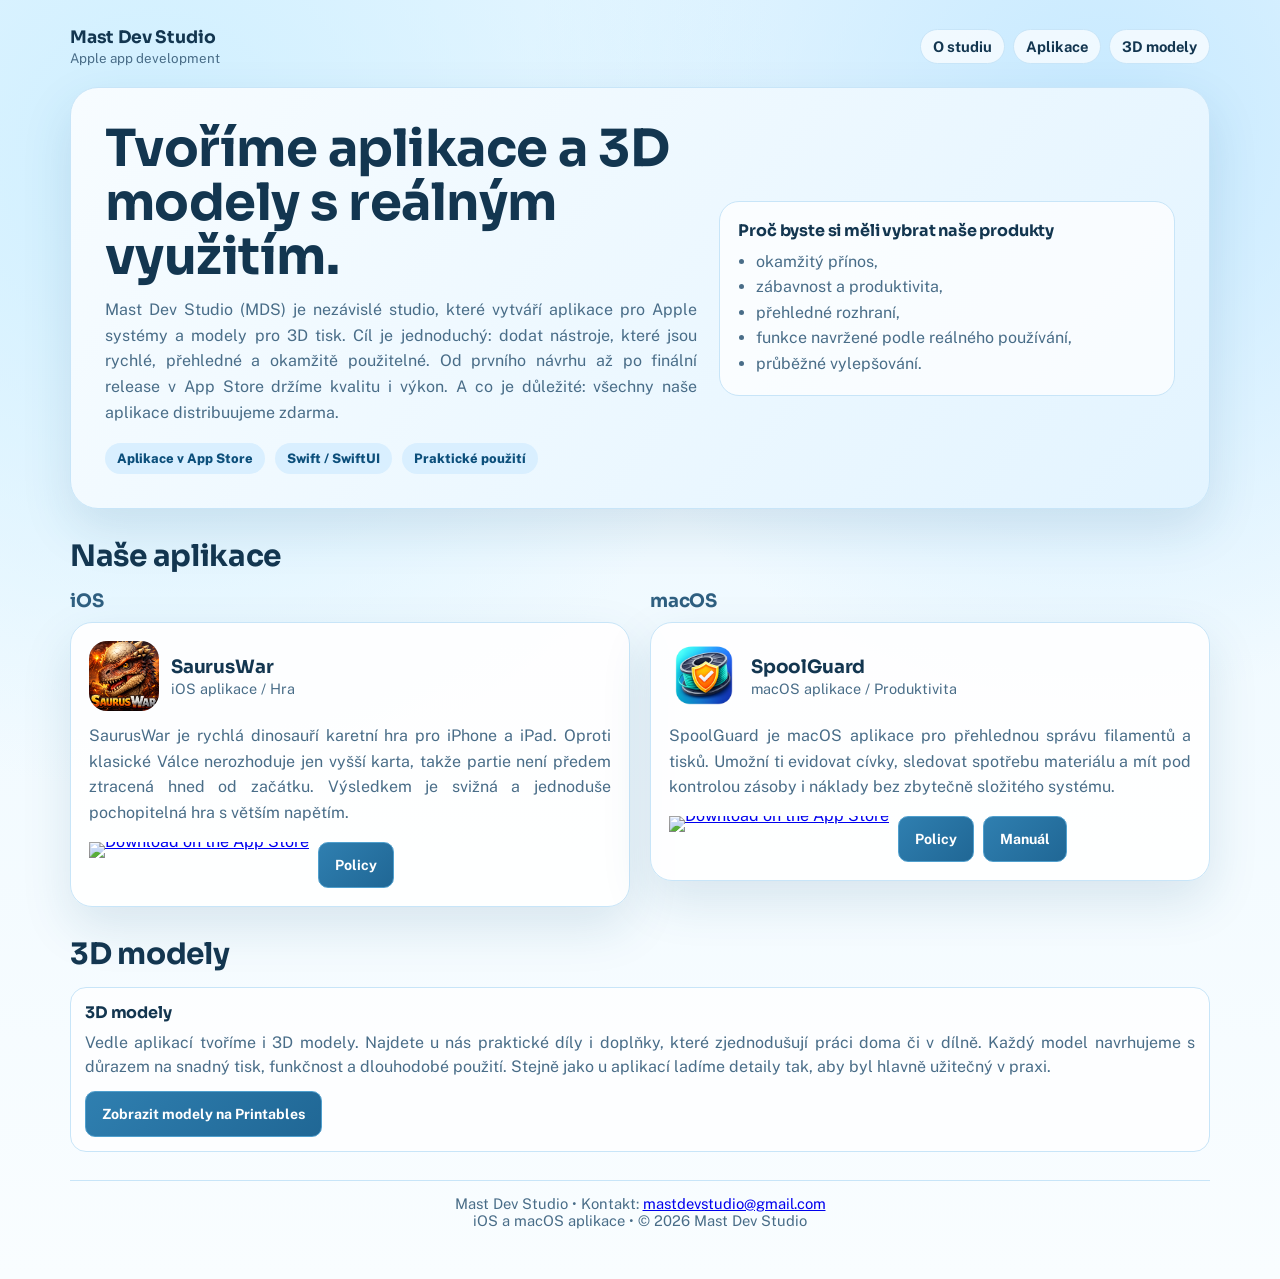
==== index.html @ ff59ef94 "Add files via upload" ====
<!doctype html>
<html lang="cs">
<head>
  <meta charset="utf-8">
  <meta name="viewport" content="width=device-width, initial-scale=1">
  <title>Mast Dev Studio | Aplikace a 3D modely pro Apple</title>
  <meta name="description" content="Mast Dev Studio přináší zdarma aplikace pro iOS a macOS i praktické 3D modely pro každodenní použití.">
  <link rel="preconnect" href="https://fonts.googleapis.com">
  <link rel="preconnect" href="https://fonts.gstatic.com" crossorigin>
  <link href="https://fonts.googleapis.com/css2?family=Public+Sans:wght@400;600;700;800&family=Sora:wght@500;700;800&display=swap" rel="stylesheet">
  <link rel="stylesheet" href="styles.css">
</head>
<body>
  <main class="page">
    <header class="topbar">
      <div class="brand">
        <div>
          <strong>Mast Dev Studio</strong>
          <small>Apple app development</small>
        </div>
      </div>
      <nav class="menu">
        <a href="#o-studiu">O studiu</a>
        <a href="#aplikace">Aplikace</a>
        <a href="#modely">3D modely</a>
      </nav>
    </header>

    <section id="o-studiu" class="hero">
      <div>
        <h1>Tvoříme aplikace a 3D modely s reálným využitím.</h1>
        <p>
          Mast Dev Studio (MDS) je nezávislé studio, které vytváří aplikace pro Apple systémy a modely pro 3D tisk.
          Cíl je jednoduchý: dodat nástroje, které jsou rychlé, přehledné a okamžitě použitelné.
          Od prvního návrhu až po finální release v App Store držíme kvalitu i výkon.
          A co je důležité: všechny naše aplikace distribuujeme zdarma.
        </p>
        <div class="badges">
          <span>Aplikace v App Store</span>
          <span>Swift / SwiftUI</span>
          <span>Praktické použití</span>
        </div>
      </div>
      <aside class="hero-card">
        <h2>Proč byste si měli vybrat naše produkty</h2>
        <ul>
          <li>okamžitý přínos,</li>
          <li>zábavnost a produktivita,</li>
          <li>přehledné rozhraní,</li>
          <li>funkce navržené podle reálného používání,</li>
          <li>průběžné vylepšování.</li>
        </ul>
      </aside>
    </section>

    <section id="aplikace" class="section">
      <h2>Naše aplikace</h2>
      <div class="platform-groups">
        <div class="platform-group">
          <h3 class="platform-group-title">iOS</h3>
          <div class="apps">
            <article class="app">
              <div class="app-head">
                <span class="app-icon">
                  <img src="assets/sauruswar-icon.png" alt="SaurusWar logo">
                </span>
                <div>
                  <h3>SaurusWar</h3>
                  <div class="platform">iOS aplikace / Hra</div>
                </div>
              </div>
              <p>
                SaurusWar je rychlá dinosauří karetní hra pro iPhone a iPad. Oproti klasické Válce nerozhoduje jen vyšší karta, takže 		partie není předem ztracená hned od začátku. Výsledkem je svižná a jednoduše pochopitelná hra s větším napětím.
              </p>
              <div class="actions">
                <a class="appstore-badge appstore-link" href="https://apps.apple.com/app/sauruswar/id6760842973" target="_blank" rel="noopener noreferrer" aria-label="Stáhnout SaurusWar v App Store">
                  <img src="https://tools.applemediaservices.com/api/badges/download-on-the-app-store/black/cs-cz?size=250x83" alt="Download on the App Store">
                </a>
                <a class="btn store-link" href="privacy-sauruswar.html">Policy</a>
              </div>
            </article>
          </div>
        </div>

        <div class="platform-group">
          <h3 class="platform-group-title">macOS</h3>
          <div class="apps">
            <article class="app">
              <div class="app-head">
                <span class="app-icon">
                  <img class="spoolguard-icon-inner" src="assets/spoolguard-icon.png" alt="SpoolGuard logo">
                </span>
                <div>
                  <h3>SpoolGuard</h3>
                  <div class="platform">macOS aplikace / Produktivita</div>
                </div>
              </div>
              <p>
                SpoolGuard je macOS aplikace pro přehlednou správu filamentů a tisků. Umožní ti evidovat cívky, sledovat spotřebu 		materiálu a mít pod kontrolou zásoby i náklady bez zbytečně složitého systému.
              </p>
              <div class="actions">
                <a class="appstore-badge appstore-link" href="https://apps.apple.com/app/spoolguard/id6760845673" target="_blank" rel="noopener noreferrer" aria-label="Stáhnout SpoolGuard v App Store">
                  <img src="https://tools.applemediaservices.com/api/badges/download-on-the-app-store/black/cs-cz?size=250x83" alt="Download on the App Store">
                </a>
                <a class="btn store-link" href="privacy-spoolguard.html">Policy</a>
                <a class="btn store-link" href="manuals/SpoolGuard-Manual.pdf" target="_blank" rel="noopener noreferrer">Manuál</a>
              </div>
            </article>
          </div>
        </div>
      </div>
    </section>

    <section id="modely" class="section">
      <h2>3D modely</h2>
      <div class="grid">
        <article class="card">
          <h3>3D modely</h3>
          <p>
            Vedle aplikací tvoříme i 3D modely.
            Najdete u nás praktické díly i doplňky, které zjednodušují práci
            doma či v dílně.
            Každý model navrhujeme s důrazem na snadný tisk, funkčnost a dlouhodobé použití.
            Stejně jako u aplikací ladíme detaily tak, aby byl hlavně užitečný v praxi.
          </p>
          <div class="actions actions-top">
            <a class="btn store-link" href="https://www.printables.com/@MartinStanek_3127100/models" target="_blank" rel="noopener noreferrer">Zobrazit modely na Printables</a>
          </div>
        </article>
      </div>
    </section>

    <footer>
      Mast Dev Studio • Kontakt: <a href="mailto:mastdevstudio@gmail.com">mastdevstudio@gmail.com</a><br>
      iOS a macOS aplikace • © 2026 Mast Dev Studio
    </footer>
  </main>
</body>
</html>
---- styles.css ----
:root {
  --bg: #eef8ff;
  --bg-soft: #f7fcff;
  --card: rgba(255, 255, 255, 0.9);
  --text: #133650;
  --muted: #496d88;
  --line: #c8e5f8;
  --primary: #0f7fc8;
  --primary-dark: #0a629b;
  --chip: #d9efff;
  --shadow: 0 20px 50px rgba(20, 84, 126, 0.13);
}

* {
  box-sizing: border-box;
}

html,
body {
  margin: 0;
  padding: 0;
}

body {
  font-family: "Public Sans", "Segoe UI", sans-serif;
  color: var(--text);
  background:
    radial-gradient(circle at 12% 12%, #cfefff 0%, transparent 40%),
    radial-gradient(circle at 86% 10%, #c6e9ff 0%, transparent 36%),
    linear-gradient(180deg, #e9f7ff 0%, #f9fdff 100%);
  min-height: 100vh;
}

h1,
h2,
h3,
.brand strong {
  font-family: "Sora", "Public Sans", sans-serif;
  letter-spacing: -0.01em;
}

.page {
  width: min(1140px, 92%);
  margin: 0 auto;
  padding: 26px 0 50px;
}

.topbar {
  display: flex;
  justify-content: space-between;
  align-items: center;
  gap: 20px;
  margin-bottom: 20px;
}

.brand {
  display: flex;
  align-items: center;
  gap: 12px;
}

.brand strong {
  display: block;
  font-size: 1.08rem;
}

.brand small {
  color: var(--muted);
}

.menu {
  display: flex;
  gap: 8px;
  flex-wrap: wrap;
}

.menu a {
  text-decoration: none;
  color: var(--text);
  background: #ffffffb3;
  border: 1px solid var(--line);
  border-radius: 999px;
  padding: 8px 12px;
  font-weight: 700;
  font-size: 0.92rem;
}

.hero {
  background: linear-gradient(130deg, #f7fcff 0%, #e3f4ff 100%);
  border: 1px solid var(--line);
  border-radius: 28px;
  padding: 34px;
  box-shadow: var(--shadow);
  display: grid;
  grid-template-columns: 1.3fr 1fr;
  gap: 22px;
  align-items: center;
}

.hero h1 {
  margin: 0;
  font-size: clamp(2rem, 4vw, 3.4rem);
  line-height: 1.05;
}

.hero p {
  color: var(--muted);
  max-width: 60ch;
  margin: 14px 0 0;
  line-height: 1.6;
  text-align: justify;
  text-justify: inter-word;
}

.badges {
  margin-top: 18px;
  display: flex;
  gap: 10px;
  flex-wrap: wrap;
}

.badges span {
  background: var(--chip);
  color: #0c4f7b;
  border-radius: 999px;
  padding: 8px 12px;
  font-size: 0.82rem;
  font-weight: 800;
}

.hero-card {
  background: rgba(255, 255, 255, 0.74);
  border: 1px solid var(--line);
  border-radius: 20px;
  padding: 18px;
}

.hero-card h2 {
  margin: 0 0 8px;
  font-size: 1rem;
}

.hero-card ul {
  margin: 0;
  padding-left: 18px;
  color: var(--muted);
  line-height: 1.6;
  text-align: justify;
  text-justify: inter-word;
}

.section {
  margin-top: 28px;
}

.section h2 {
  margin: 0 0 14px;
  font-size: clamp(1.35rem, 2.4vw, 1.85rem);
}

.apps {
  display: grid;
  gap: 16px;
  grid-template-columns: 1fr;
}

.platform-groups {
  display: grid;
  gap: 20px;
  grid-template-columns: repeat(auto-fit, minmax(280px, 1fr));
}

.platform-group-title {
  margin: 0 0 10px;
  font-size: 1.15rem;
  color: #2f5f80;
}

.app {
  background: var(--card);
  border: 1px solid var(--line);
  border-radius: 22px;
  padding: 18px;
  box-shadow: var(--shadow);
}

.app-head {
  display: flex;
  align-items: center;
  gap: 12px;
}

.app-icon {
  width: 70px;
  height: 70px;
  border-radius: 18px;
  overflow: hidden;
  flex-shrink: 0;
}

.app-icon img {
  width: 70px;
  height: 70px;
  object-fit: cover;
  display: block;
}

.app-icon img.spoolguard-icon-inner {
  transform: scale(1.26);
  transform-origin: center;
}

.app h3 {
  margin: 0;
  font-size: 1.15rem;
}

.platform {
  color: var(--muted);
  font-size: 0.9rem;
  margin-top: 2px;
}

.app p {
  color: var(--muted);
  line-height: 1.6;
  margin: 12px 0 16px;
  text-align: justify;
  text-justify: inter-word;
}

.actions {
  display: flex;
  gap: 9px;
  flex-wrap: wrap;
  align-items: center;
}

.actions.actions-top {
  margin-top: 12px;
}

.btn {
  display: inline-block;
  text-decoration: none;
  padding: 10px 14px;
  border-radius: 12px;
  border: 1px solid var(--line);
  background: #ffffff;
  color: var(--text);
  font-weight: 800;
  font-size: 0.92rem;
}

.btn.primary {
  background: linear-gradient(135deg, var(--primary), #14a0f5);
  color: #fff;
}

.btn.primary:hover {
  background: linear-gradient(135deg, var(--primary-dark), #0f84cc);
}

.btn.ghost {
  background: #ffffff;
  border-color: var(--line);
  color: var(--text);
}

.appstore-badge {
  display: inline-flex;
  line-height: 0;
}

.appstore-badge img {
  height: 46px;
  width: auto;
  display: block;
}

.btn.store-link {
  height: 46px;
  display: inline-flex;
  align-items: center;
  justify-content: center;
  padding: 0 16px;
  border-radius: 10px;
  background: linear-gradient(135deg, #2f7fb0, #206795);
  color: #ffffff;
  border: 1px solid #4f9fcd;
  font-size: 0.88rem;
  font-weight: 700;
}

.btn.store-link:hover {
  background: linear-gradient(135deg, #3f90c2, #2b76a7);
}

.appstore-link.pending {
  display: none;
}

.grid {
  display: grid;
  grid-template-columns: repeat(auto-fit, minmax(220px, 1fr));
  gap: 12px;
}

.card {
  background: #ffffffc2;
  border: 1px solid var(--line);
  border-radius: 16px;
  padding: 14px;
}

.card h3 {
  margin: 0 0 8px;
  font-size: 1rem;
}

.card p {
  margin: 0;
  color: var(--muted);
  line-height: 1.5;
  text-align: justify;
  text-justify: inter-word;
}

footer {
  margin-top: 28px;
  border-top: 1px solid var(--line);
  padding-top: 14px;
  color: var(--muted);
  font-size: 0.92rem;
  text-align: center;
}

.privacy {
  background: #ffffffdc;
  border: 1px solid var(--line);
  border-radius: 20px;
  padding: 26px;
  box-shadow: var(--shadow);
}

.privacy h1 {
  margin-top: 0;
}

.privacy h2 {
  margin-top: 24px;
  font-size: 1.08rem;
}

.privacy h3 {
  margin: 20px 0 8px;
  font-size: 0.98rem;
}

.privacy p,
.privacy li {
  color: var(--muted);
  line-height: 1.65;
  text-align: justify;
  text-justify: inter-word;
}

.privacy-block {
  border-top: 1px solid var(--line);
  margin-top: 18px;
  padding-top: 18px;
}

.back-link {
  display: inline-block;
  margin-top: 14px;
  text-decoration: none;
  color: var(--primary);
  font-weight: 700;
}

@media (max-width: 860px) {
  .hero {
    grid-template-columns: 1fr;
    padding: 24px;
  }

  .topbar {
    flex-direction: column;
    align-items: flex-start;
  }
}

@media (max-width: 600px) {
  .page {
    width: min(1140px, 96%);
  }

  .platform-groups {
    grid-template-columns: 1fr;
  }

  .app {
    padding: 14px;
  }

  .appstore-badge {
    line-height: 0;
  }

  .appstore-badge img {
    height: 42px;
  }
}
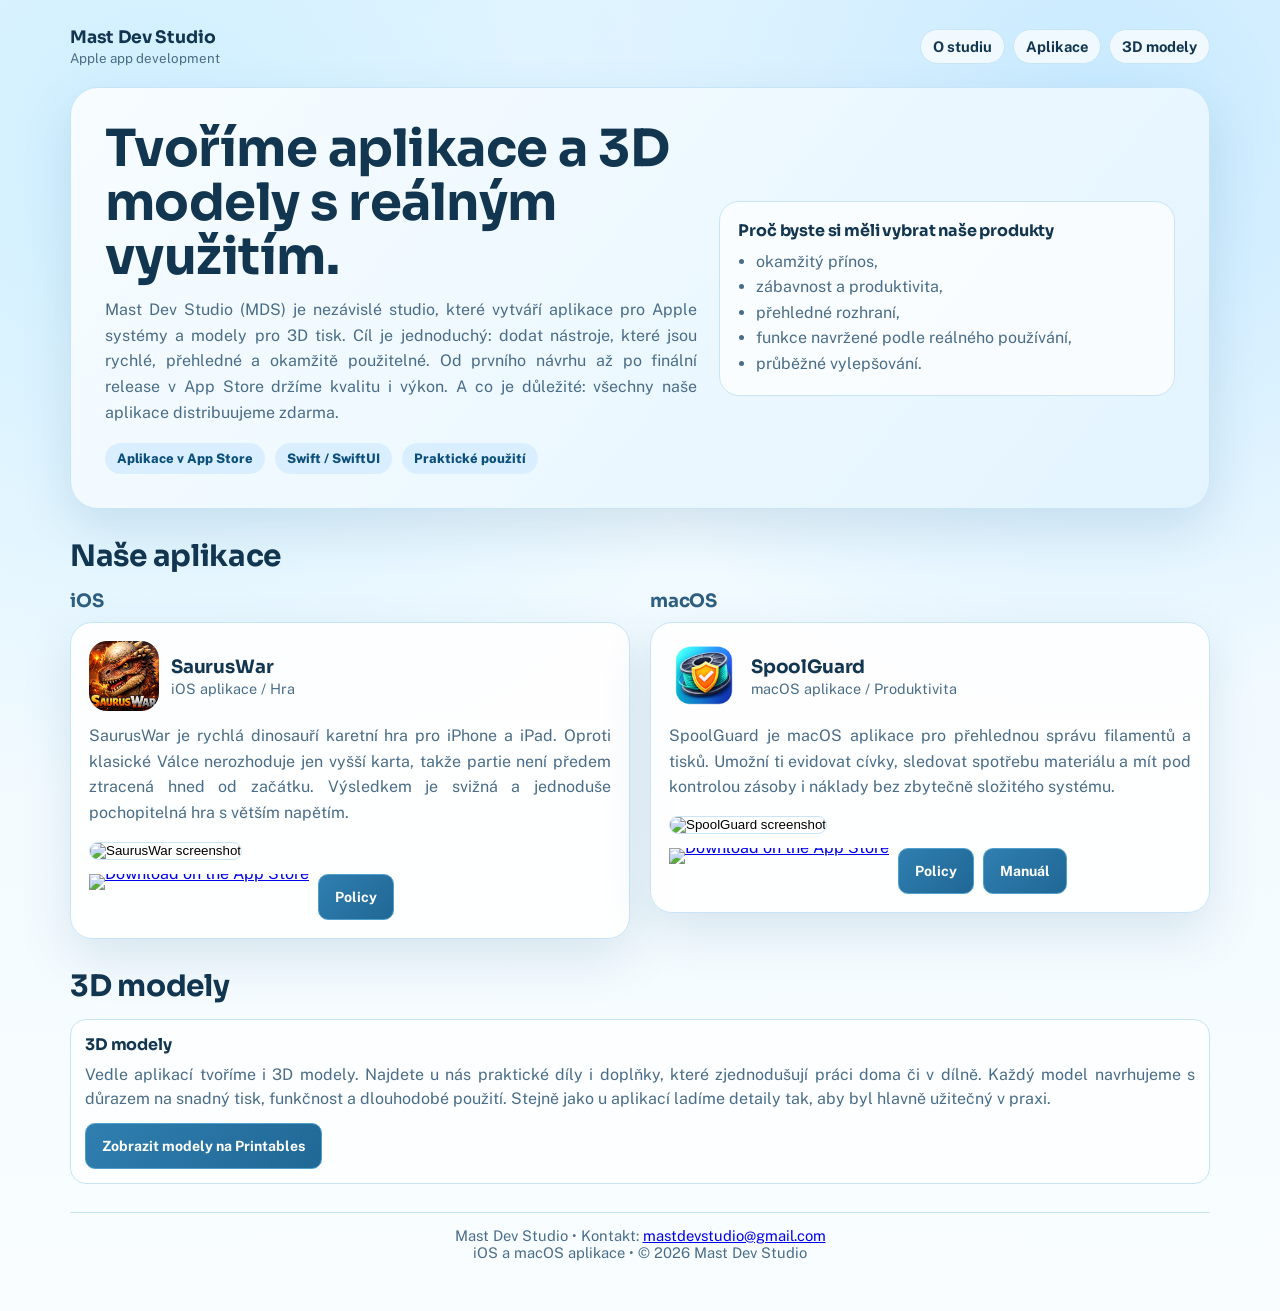
==== commit a11e78c0: "Add files via upload" ====
--- a/index.html
+++ b/index.html
@@ -72,6 +72,9 @@
               <p>
                 SaurusWar je rychlá dinosauří karetní hra pro iPhone a iPad. Oproti klasické Válce nerozhoduje jen vyšší karta, takže 		partie není předem ztracená hned od začátku. Výsledkem je svižná a jednoduše pochopitelná hra s větším napětím.
               </p>
+              <button class="app-screen-trigger" type="button" data-fullsrc="assets/sauruswar-screen.png" data-alt="SaurusWar screenshot">
+                <img class="app-screen" src="assets/sauruswar-screen.png" alt="SaurusWar screenshot">
+              </button>
               <div class="actions">
                 <a class="appstore-badge appstore-link" href="https://apps.apple.com/app/sauruswar/id6760842973" target="_blank" rel="noopener noreferrer" aria-label="Stáhnout SaurusWar v App Store">
                   <img src="https://tools.applemediaservices.com/api/badges/download-on-the-app-store/black/cs-cz?size=250x83" alt="Download on the App Store">
@@ -98,6 +101,9 @@
               <p>
                 SpoolGuard je macOS aplikace pro přehlednou správu filamentů a tisků. Umožní ti evidovat cívky, sledovat spotřebu 		materiálu a mít pod kontrolou zásoby i náklady bez zbytečně složitého systému.
               </p>
+              <button class="app-screen-trigger" type="button" data-fullsrc="assets/spoolguard-screen.png" data-alt="SpoolGuard screenshot">
+                <img class="app-screen" src="assets/spoolguard-screen.png" alt="SpoolGuard screenshot">
+              </button>
               <div class="actions">
                 <a class="appstore-badge appstore-link" href="https://apps.apple.com/app/spoolguard/id6760845673" target="_blank" rel="noopener noreferrer" aria-label="Stáhnout SpoolGuard v App Store">
                   <img src="https://tools.applemediaservices.com/api/badges/download-on-the-app-store/black/cs-cz?size=250x83" alt="Download on the App Store">
@@ -135,5 +141,44 @@
       iOS a macOS aplikace • © 2026 Mast Dev Studio
     </footer>
   </main>
+
+  <div id="screen-lightbox" class="lightbox" aria-hidden="true">
+    <button id="lightbox-close" class="lightbox-close" type="button" aria-label="Zavřít náhled">×</button>
+    <img id="lightbox-image" class="lightbox-image" src="" alt="">
+  </div>
+
+  <script>
+    (function () {
+      const lightbox = document.getElementById("screen-lightbox");
+      const lightboxImage = document.getElementById("lightbox-image");
+      const closeButton = document.getElementById("lightbox-close");
+      const triggers = document.querySelectorAll(".app-screen-trigger");
+
+      function closeLightbox() {
+        lightbox.classList.remove("is-open");
+        lightbox.setAttribute("aria-hidden", "true");
+        lightboxImage.src = "";
+      }
+
+      triggers.forEach((trigger) => {
+        trigger.addEventListener("click", () => {
+          lightboxImage.src = trigger.dataset.fullsrc;
+          lightboxImage.alt = trigger.dataset.alt || "Náhled aplikace";
+          lightbox.classList.add("is-open");
+          lightbox.setAttribute("aria-hidden", "false");
+        });
+      });
+
+      closeButton.addEventListener("click", closeLightbox);
+      lightbox.addEventListener("click", (event) => {
+        if (event.target === lightbox) closeLightbox();
+      });
+      document.addEventListener("keydown", (event) => {
+        if (event.key === "Escape" && lightbox.classList.contains("is-open")) {
+          closeLightbox();
+        }
+      });
+    })();
+  </script>
 </body>
 </html>
--- a/styles.css
+++ b/styles.css
@@ -229,6 +229,66 @@
   text-justify: inter-word;
 }
 
+.app-screen {
+  width: min(220px, 100%);
+  max-height: 240px;
+  object-fit: contain;
+  background: #ffffff;
+  border-radius: 14px;
+  border: 1px solid var(--line);
+  margin: 0 0 14px;
+  display: block;
+}
+
+.app-screen-trigger {
+  background: transparent;
+  border: 0;
+  padding: 0;
+  margin: 0;
+  cursor: zoom-in;
+  display: block;
+}
+
+.lightbox {
+  position: fixed;
+  inset: 0;
+  background: rgba(7, 18, 29, 0.86);
+  display: none;
+  align-items: center;
+  justify-content: center;
+  padding: 24px;
+  z-index: 1000;
+}
+
+.lightbox.is-open {
+  display: flex;
+}
+
+.lightbox-image {
+  max-width: min(92vw, 1200px);
+  max-height: 86vh;
+  width: auto;
+  height: auto;
+  border-radius: 14px;
+  border: 1px solid rgba(255, 255, 255, 0.3);
+  background: #fff;
+}
+
+.lightbox-close {
+  position: absolute;
+  top: 14px;
+  right: 14px;
+  width: 40px;
+  height: 40px;
+  border: 1px solid rgba(255, 255, 255, 0.45);
+  border-radius: 999px;
+  background: rgba(20, 27, 34, 0.72);
+  color: #fff;
+  font-size: 1.35rem;
+  line-height: 1;
+  cursor: pointer;
+}
+
 .actions {
   display: flex;
   gap: 9px;
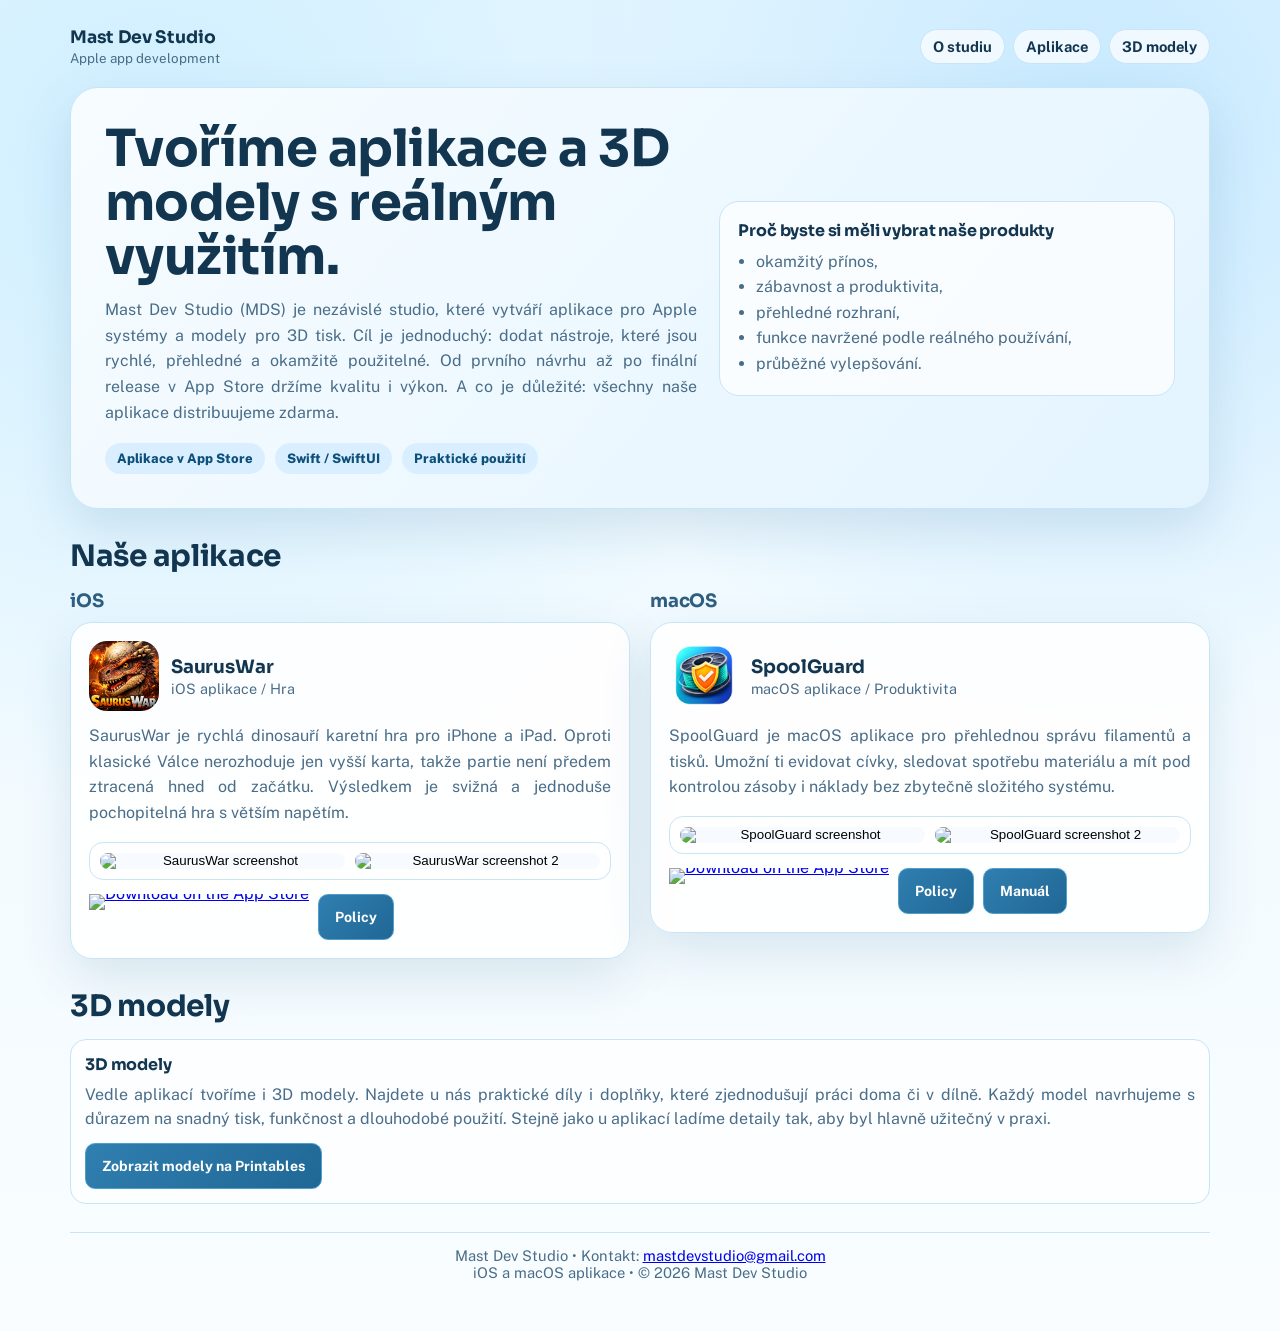
==== commit 8b428546: "Add files via upload" ====
--- a/index.html
+++ b/index.html
@@ -72,9 +72,14 @@
               <p>
                 SaurusWar je rychlá dinosauří karetní hra pro iPhone a iPad. Oproti klasické Válce nerozhoduje jen vyšší karta, takže 		partie není předem ztracená hned od začátku. Výsledkem je svižná a jednoduše pochopitelná hra s větším napětím.
               </p>
-              <button class="app-screen-trigger" type="button" data-fullsrc="assets/sauruswar-screen.png" data-alt="SaurusWar screenshot">
-                <img class="app-screen" src="assets/sauruswar-screen.png" alt="SaurusWar screenshot">
-              </button>
+              <div class="app-screens">
+                <button class="app-screen-trigger" type="button" data-gallery="sauruswar" data-fullsrc="assets/sauruswar-screen.png" data-alt="SaurusWar screenshot">
+                  <img class="app-screen" src="assets/sauruswar-screen.png" alt="SaurusWar screenshot">
+                </button>
+                <button class="app-screen-trigger" type="button" data-gallery="sauruswar" data-fullsrc="assets/sauruswar-screen-2.png" data-alt="SaurusWar screenshot 2">
+                  <img class="app-screen" src="assets/sauruswar-screen-2.png" alt="SaurusWar screenshot 2">
+                </button>
+              </div>
               <div class="actions">
                 <a class="appstore-badge appstore-link" href="https://apps.apple.com/app/sauruswar/id6760842973" target="_blank" rel="noopener noreferrer" aria-label="Stáhnout SaurusWar v App Store">
                   <img src="https://tools.applemediaservices.com/api/badges/download-on-the-app-store/black/cs-cz?size=250x83" alt="Download on the App Store">
@@ -101,9 +106,14 @@
               <p>
                 SpoolGuard je macOS aplikace pro přehlednou správu filamentů a tisků. Umožní ti evidovat cívky, sledovat spotřebu 		materiálu a mít pod kontrolou zásoby i náklady bez zbytečně složitého systému.
               </p>
-              <button class="app-screen-trigger" type="button" data-fullsrc="assets/spoolguard-screen.png" data-alt="SpoolGuard screenshot">
-                <img class="app-screen" src="assets/spoolguard-screen.png" alt="SpoolGuard screenshot">
-              </button>
+              <div class="app-screens">
+                <button class="app-screen-trigger" type="button" data-gallery="spoolguard" data-fullsrc="assets/spoolguard-screen.png" data-alt="SpoolGuard screenshot">
+                  <img class="app-screen" src="assets/spoolguard-screen.png" alt="SpoolGuard screenshot">
+                </button>
+                <button class="app-screen-trigger" type="button" data-gallery="spoolguard" data-fullsrc="assets/spoolguard-screen-2.png" data-alt="SpoolGuard screenshot 2">
+                  <img class="app-screen" src="assets/spoolguard-screen-2.png" alt="SpoolGuard screenshot 2">
+                </button>
+              </div>
               <div class="actions">
                 <a class="appstore-badge appstore-link" href="https://apps.apple.com/app/spoolguard/id6760845673" target="_blank" rel="noopener noreferrer" aria-label="Stáhnout SpoolGuard v App Store">
                   <img src="https://tools.applemediaservices.com/api/badges/download-on-the-app-store/black/cs-cz?size=250x83" alt="Download on the App Store">
@@ -143,6 +153,12 @@
   </main>
 
   <div id="screen-lightbox" class="lightbox" aria-hidden="true">
+    <button id="lightbox-prev" class="lightbox-nav lightbox-prev" type="button" aria-label="Předchozí obrázek">
+      <svg viewBox="0 0 24 24" aria-hidden="true"><path d="M14.5 5.5L8 12l6.5 6.5" fill="none" stroke="currentColor" stroke-width="2.6" stroke-linecap="round" stroke-linejoin="round"/></svg>
+    </button>
+    <button id="lightbox-next" class="lightbox-nav lightbox-next" type="button" aria-label="Další obrázek">
+      <svg viewBox="0 0 24 24" aria-hidden="true"><path d="M9.5 5.5L16 12l-6.5 6.5" fill="none" stroke="currentColor" stroke-width="2.6" stroke-linecap="round" stroke-linejoin="round"/></svg>
+    </button>
     <button id="lightbox-close" class="lightbox-close" type="button" aria-label="Zavřít náhled">×</button>
     <img id="lightbox-image" class="lightbox-image" src="" alt="">
   </div>
@@ -152,7 +168,28 @@
       const lightbox = document.getElementById("screen-lightbox");
       const lightboxImage = document.getElementById("lightbox-image");
       const closeButton = document.getElementById("lightbox-close");
+      const prevButton = document.getElementById("lightbox-prev");
+      const nextButton = document.getElementById("lightbox-next");
       const triggers = document.querySelectorAll(".app-screen-trigger");
+      const galleries = {};
+      let activeGallery = "";
+      let activeIndex = 0;
+
+      triggers.forEach((trigger) => {
+        const key = trigger.dataset.gallery || "default";
+        if (!galleries[key]) galleries[key] = [];
+        galleries[key].push(trigger);
+      });
+
+      function showImage(galleryKey, index) {
+        const gallery = galleries[galleryKey] || [];
+        if (!gallery.length) return;
+        activeGallery = galleryKey;
+        activeIndex = (index + gallery.length) % gallery.length;
+        const current = gallery[activeIndex];
+        lightboxImage.src = current.dataset.fullsrc;
+        lightboxImage.alt = current.dataset.alt || "Náhled aplikace";
+      }
 
       function closeLightbox() {
         lightbox.classList.remove("is-open");
@@ -160,16 +197,27 @@
         lightboxImage.src = "";
       }
 
+      function showPrev() {
+        showImage(activeGallery, activeIndex - 1);
+      }
+
+      function showNext() {
+        showImage(activeGallery, activeIndex + 1);
+      }
+
       triggers.forEach((trigger) => {
         trigger.addEventListener("click", () => {
-          lightboxImage.src = trigger.dataset.fullsrc;
-          lightboxImage.alt = trigger.dataset.alt || "Náhled aplikace";
+          const key = trigger.dataset.gallery || "default";
+          const index = (galleries[key] || []).indexOf(trigger);
+          showImage(key, index);
           lightbox.classList.add("is-open");
           lightbox.setAttribute("aria-hidden", "false");
         });
       });
 
       closeButton.addEventListener("click", closeLightbox);
+      prevButton.addEventListener("click", showPrev);
+      nextButton.addEventListener("click", showNext);
       lightbox.addEventListener("click", (event) => {
         if (event.target === lightbox) closeLightbox();
       });
@@ -177,6 +225,12 @@
         if (event.key === "Escape" && lightbox.classList.contains("is-open")) {
           closeLightbox();
         }
+        if (event.key === "ArrowLeft" && lightbox.classList.contains("is-open")) {
+          showPrev();
+        }
+        if (event.key === "ArrowRight" && lightbox.classList.contains("is-open")) {
+          showNext();
+        }
       });
     })();
   </script>
--- a/styles.css
+++ b/styles.css
@@ -229,14 +229,24 @@
   text-justify: inter-word;
 }
 
+.app-screens {
+  display: grid;
+  grid-template-columns: repeat(2, minmax(0, 1fr));
+  gap: 10px;
+  margin: 0 0 14px;
+  padding: 10px;
+  border: 1px solid var(--line);
+  border-radius: 14px;
+  background: #ffffff;
+}
+
 .app-screen {
-  width: min(220px, 100%);
+  width: 100%;
   max-height: 240px;
   object-fit: contain;
-  background: #ffffff;
-  border-radius: 14px;
-  border: 1px solid var(--line);
-  margin: 0 0 14px;
+  background: #f7fbff;
+  border-radius: 10px;
+  border: 0;
   display: block;
 }
 
@@ -289,6 +299,39 @@
   cursor: pointer;
 }
 
+.lightbox-nav {
+  position: absolute;
+  top: 50%;
+  transform: translateY(-50%);
+  width: 68px;
+  height: 68px;
+  border: 1px solid rgba(255, 255, 255, 0.45);
+  border-radius: 999px;
+  background: rgba(13, 20, 28, 0.86);
+  color: #fff;
+  cursor: pointer;
+  display: inline-flex;
+  align-items: center;
+  justify-content: center;
+  padding: 0;
+  z-index: 1001;
+  box-shadow: 0 8px 24px rgba(0, 0, 0, 0.35);
+}
+
+.lightbox-nav svg {
+  width: 34px;
+  height: 34px;
+  display: block;
+}
+
+.lightbox-prev {
+  left: 24px;
+}
+
+.lightbox-next {
+  right: 24px;
+}
+
 .actions {
   display: flex;
   gap: 9px;
@@ -471,4 +514,18 @@
   .appstore-badge img {
     height: 42px;
   }
-}
+
+  .app-screens {
+    grid-template-columns: 1fr;
+  }
+
+  .lightbox-nav {
+    width: 54px;
+    height: 54px;
+  }
+
+  .lightbox-nav svg {
+    width: 28px;
+    height: 28px;
+  }
+}
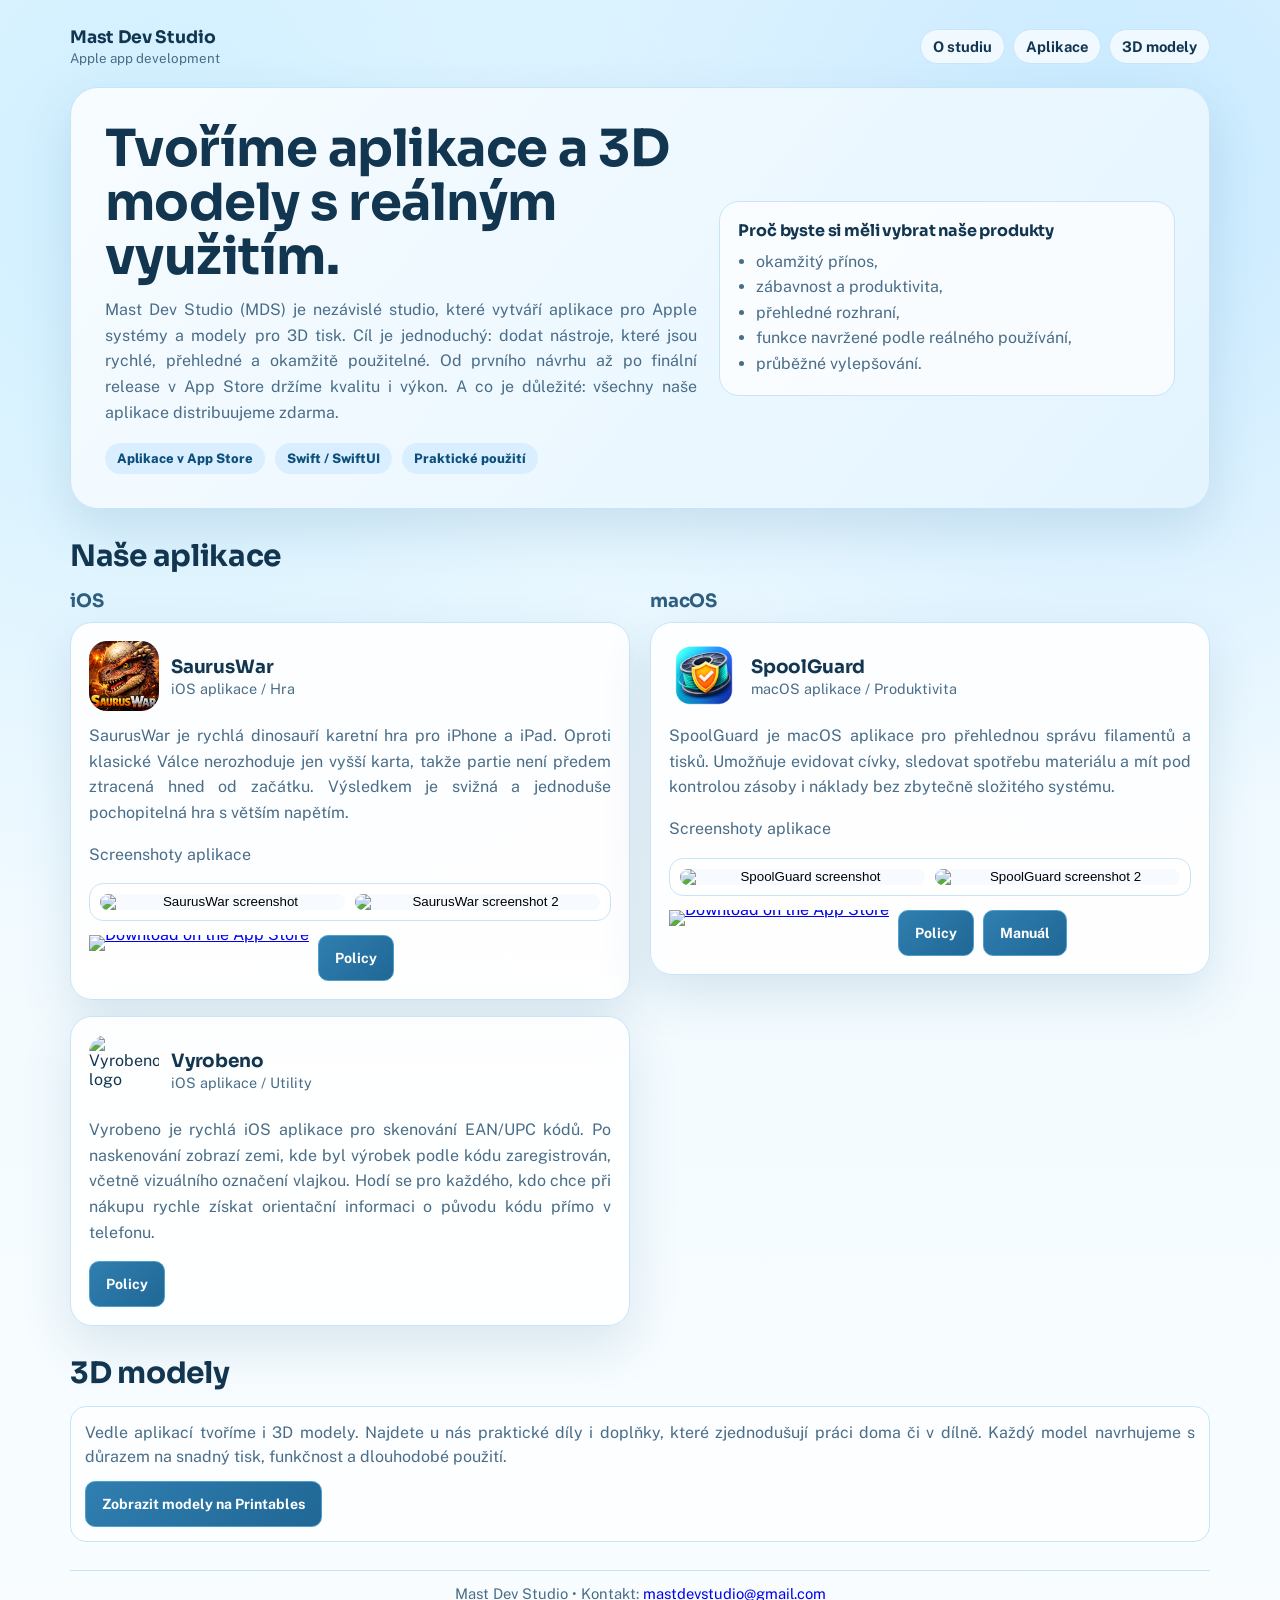
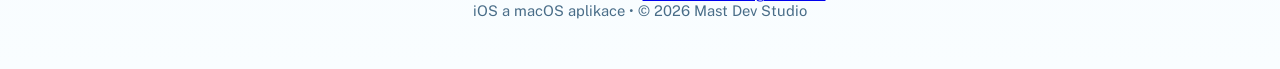
==== commit 3c28c995: "Add files via upload" ====
--- a/index.html
+++ b/index.html
@@ -70,8 +70,10 @@
                 </div>
               </div>
               <p>
-                SaurusWar je rychlá dinosauří karetní hra pro iPhone a iPad. Oproti klasické Válce nerozhoduje jen vyšší karta, takže 		partie není předem ztracená hned od začátku. Výsledkem je svižná a jednoduše pochopitelná hra s větším napětím.
+                SaurusWar je rychlá dinosauří karetní hra pro iPhone a iPad. Oproti klasické Válce nerozhoduje jen vyšší karta, takže
+		partie není předem ztracená hned od začátku. Výsledkem je svižná a jednoduše pochopitelná hra s větším napětím.
               </p>
+              <p class="screens-label">Screenshoty aplikace</p>
               <div class="app-screens">
                 <button class="app-screen-trigger" type="button" data-gallery="sauruswar" data-fullsrc="assets/sauruswar-screen.png" data-alt="SaurusWar screenshot">
                   <img class="app-screen" src="assets/sauruswar-screen.png" alt="SaurusWar screenshot">
@@ -85,6 +87,30 @@
                   <img src="https://tools.applemediaservices.com/api/badges/download-on-the-app-store/black/cs-cz?size=250x83" alt="Download on the App Store">
                 </a>
                 <a class="btn store-link" href="privacy-sauruswar.html">Policy</a>
+              </div>
+            </article>
+
+            <article class="app">
+              <div class="app-head">
+                <span class="app-icon">
+                  <img src="assets/vyrobeno-icon.png" alt="Vyrobeno logo">
+                </span>
+                <div>
+                  <h3>Vyrobeno</h3>
+                  <div class="platform">iOS aplikace / Utility</div>
+                </div>
+              </div>
+              <p>
+                Vyrobeno je rychlá iOS aplikace pro skenování EAN/UPC kódů. Po naskenování
+                zobrazí zemi, kde byl výrobek podle kódu zaregistrován, včetně vizuálního
+                označení vlajkou. Hodí se pro každého, kdo chce při nákupu rychle získat
+                orientační informaci o původu kódu přímo v telefonu.
+              </p>
+              <div class="actions">
+                <a class="appstore-badge appstore-link pending" href="https://apps.apple.com/" target="_blank" rel="noopener noreferrer" aria-label="Stáhnout Vyrobeno v App Store">
+                  <img src="https://tools.applemediaservices.com/api/badges/download-on-the-app-store/black/cs-cz?size=250x83" alt="Download on the App Store">
+                </a>
+                <a class="btn store-link" href="privacy-vyrobeno.html">Policy</a>
               </div>
             </article>
           </div>
@@ -104,8 +130,10 @@
                 </div>
               </div>
               <p>
-                SpoolGuard je macOS aplikace pro přehlednou správu filamentů a tisků. Umožní ti evidovat cívky, sledovat spotřebu 		materiálu a mít pod kontrolou zásoby i náklady bez zbytečně složitého systému.
+                SpoolGuard je macOS aplikace pro přehlednou správu filamentů a tisků. Umožňuje evidovat cívky, sledovat spotřebu
+		materiálu a mít pod kontrolou zásoby i náklady bez zbytečně složitého systému.
               </p>
+              <p class="screens-label">Screenshoty aplikace</p>
               <div class="app-screens">
                 <button class="app-screen-trigger" type="button" data-gallery="spoolguard" data-fullsrc="assets/spoolguard-screen.png" data-alt="SpoolGuard screenshot">
                   <img class="app-screen" src="assets/spoolguard-screen.png" alt="SpoolGuard screenshot">
@@ -131,13 +159,11 @@
       <h2>3D modely</h2>
       <div class="grid">
         <article class="card">
-          <h3>3D modely</h3>
           <p>
             Vedle aplikací tvoříme i 3D modely.
             Najdete u nás praktické díly i doplňky, které zjednodušují práci
             doma či v dílně.
             Každý model navrhujeme s důrazem na snadný tisk, funkčnost a dlouhodobé použití.
-            Stejně jako u aplikací ladíme detaily tak, aby byl hlavně užitečný v praxi.
           </p>
           <div class="actions actions-top">
             <a class="btn store-link" href="https://www.printables.com/@MartinStanek_3127100/models" target="_blank" rel="noopener noreferrer">Zobrazit modely na Printables</a>
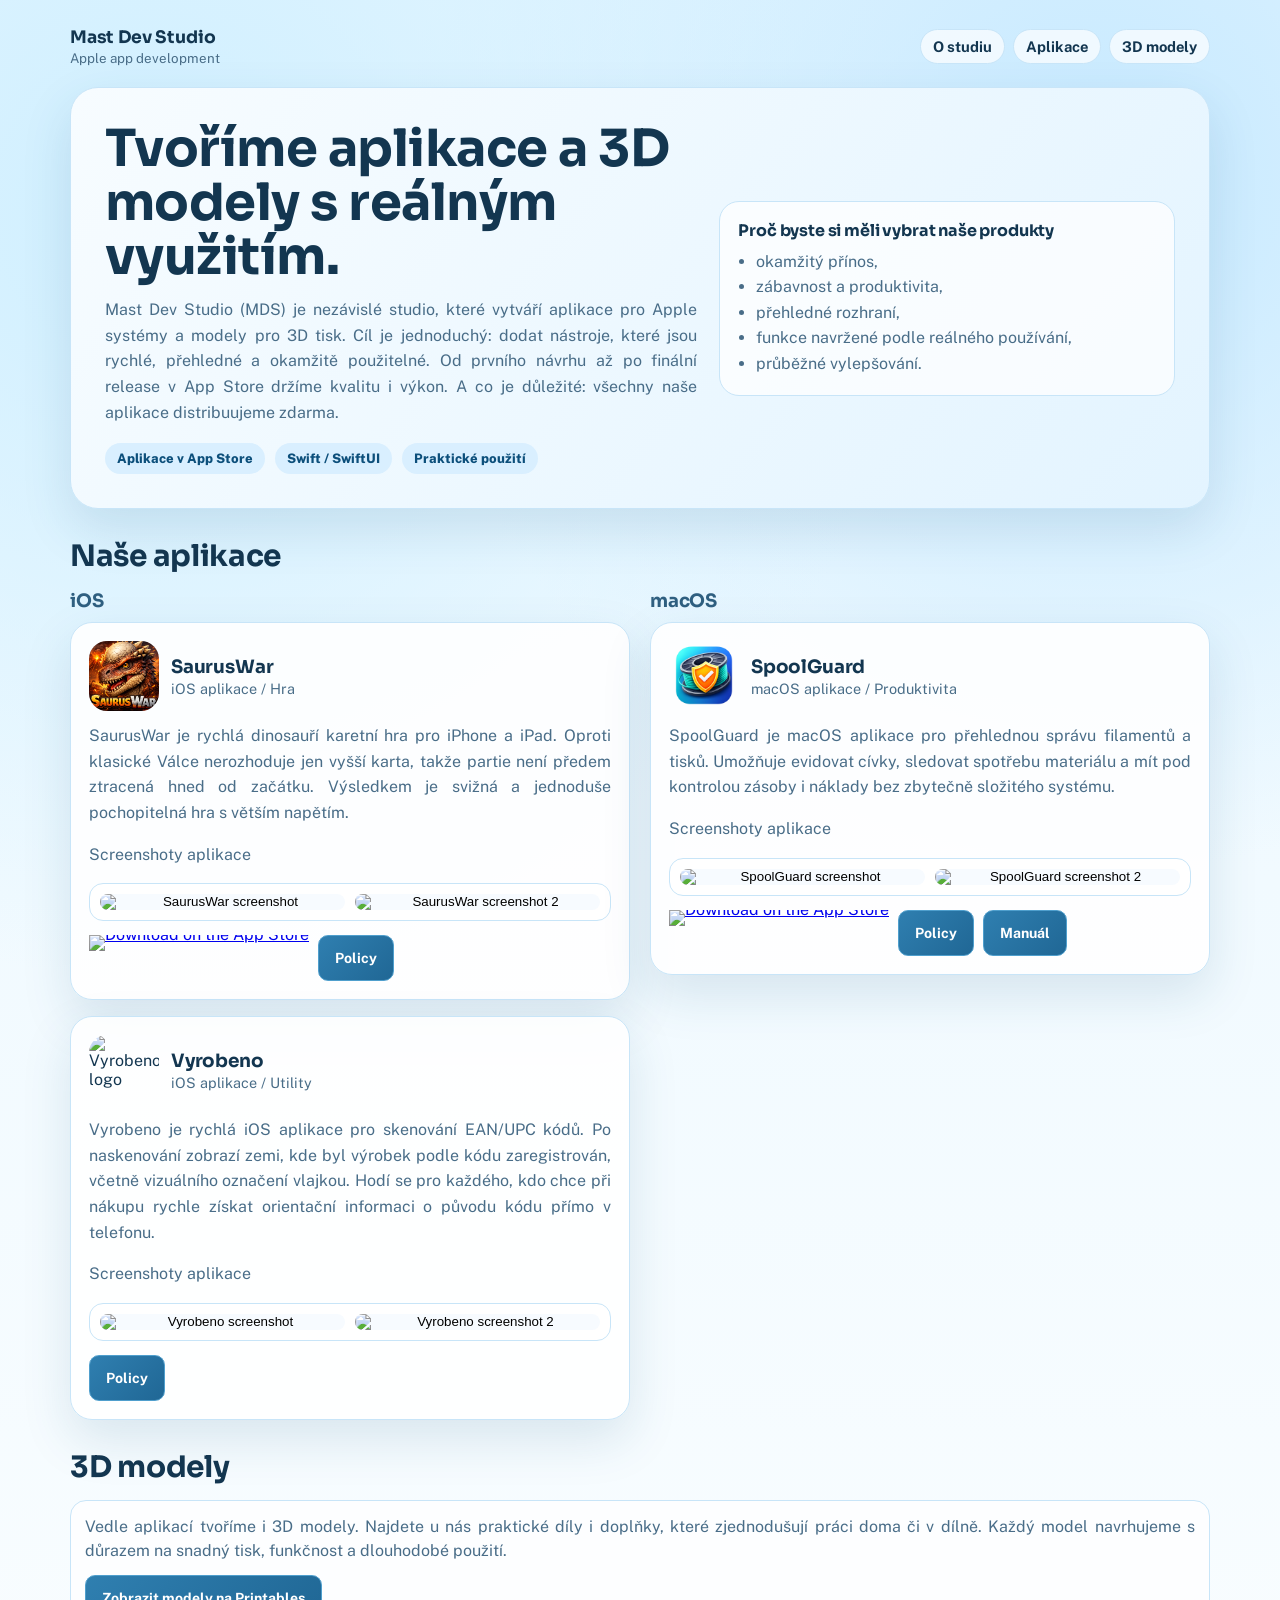
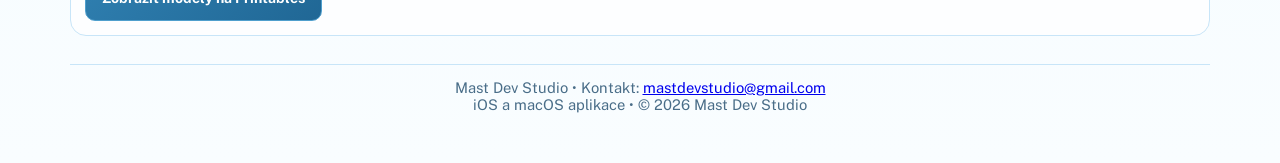
==== commit de89f520: "Add files via upload" ====
--- a/index.html
+++ b/index.html
@@ -106,6 +106,15 @@
                 označení vlajkou. Hodí se pro každého, kdo chce při nákupu rychle získat
                 orientační informaci o původu kódu přímo v telefonu.
               </p>
+              <p class="screens-label">Screenshoty aplikace</p>
+              <div class="app-screens">
+                <button class="app-screen-trigger" type="button" data-gallery="vyrobeno" data-fullsrc="assets/vyrobeno-screen.png" data-alt="Vyrobeno screenshot">
+                  <img class="app-screen" src="assets/vyrobeno-screen.png" alt="Vyrobeno screenshot">
+                </button>
+                <button class="app-screen-trigger" type="button" data-gallery="vyrobeno" data-fullsrc="assets/vyrobeno-screen-2.png" data-alt="Vyrobeno screenshot 2">
+                  <img class="app-screen" src="assets/vyrobeno-screen-2.png" alt="Vyrobeno screenshot 2">
+                </button>
+              </div>
               <div class="actions">
                 <a class="appstore-badge appstore-link pending" href="https://apps.apple.com/" target="_blank" rel="noopener noreferrer" aria-label="Stáhnout Vyrobeno v App Store">
                   <img src="https://tools.applemediaservices.com/api/badges/download-on-the-app-store/black/cs-cz?size=250x83" alt="Download on the App Store">
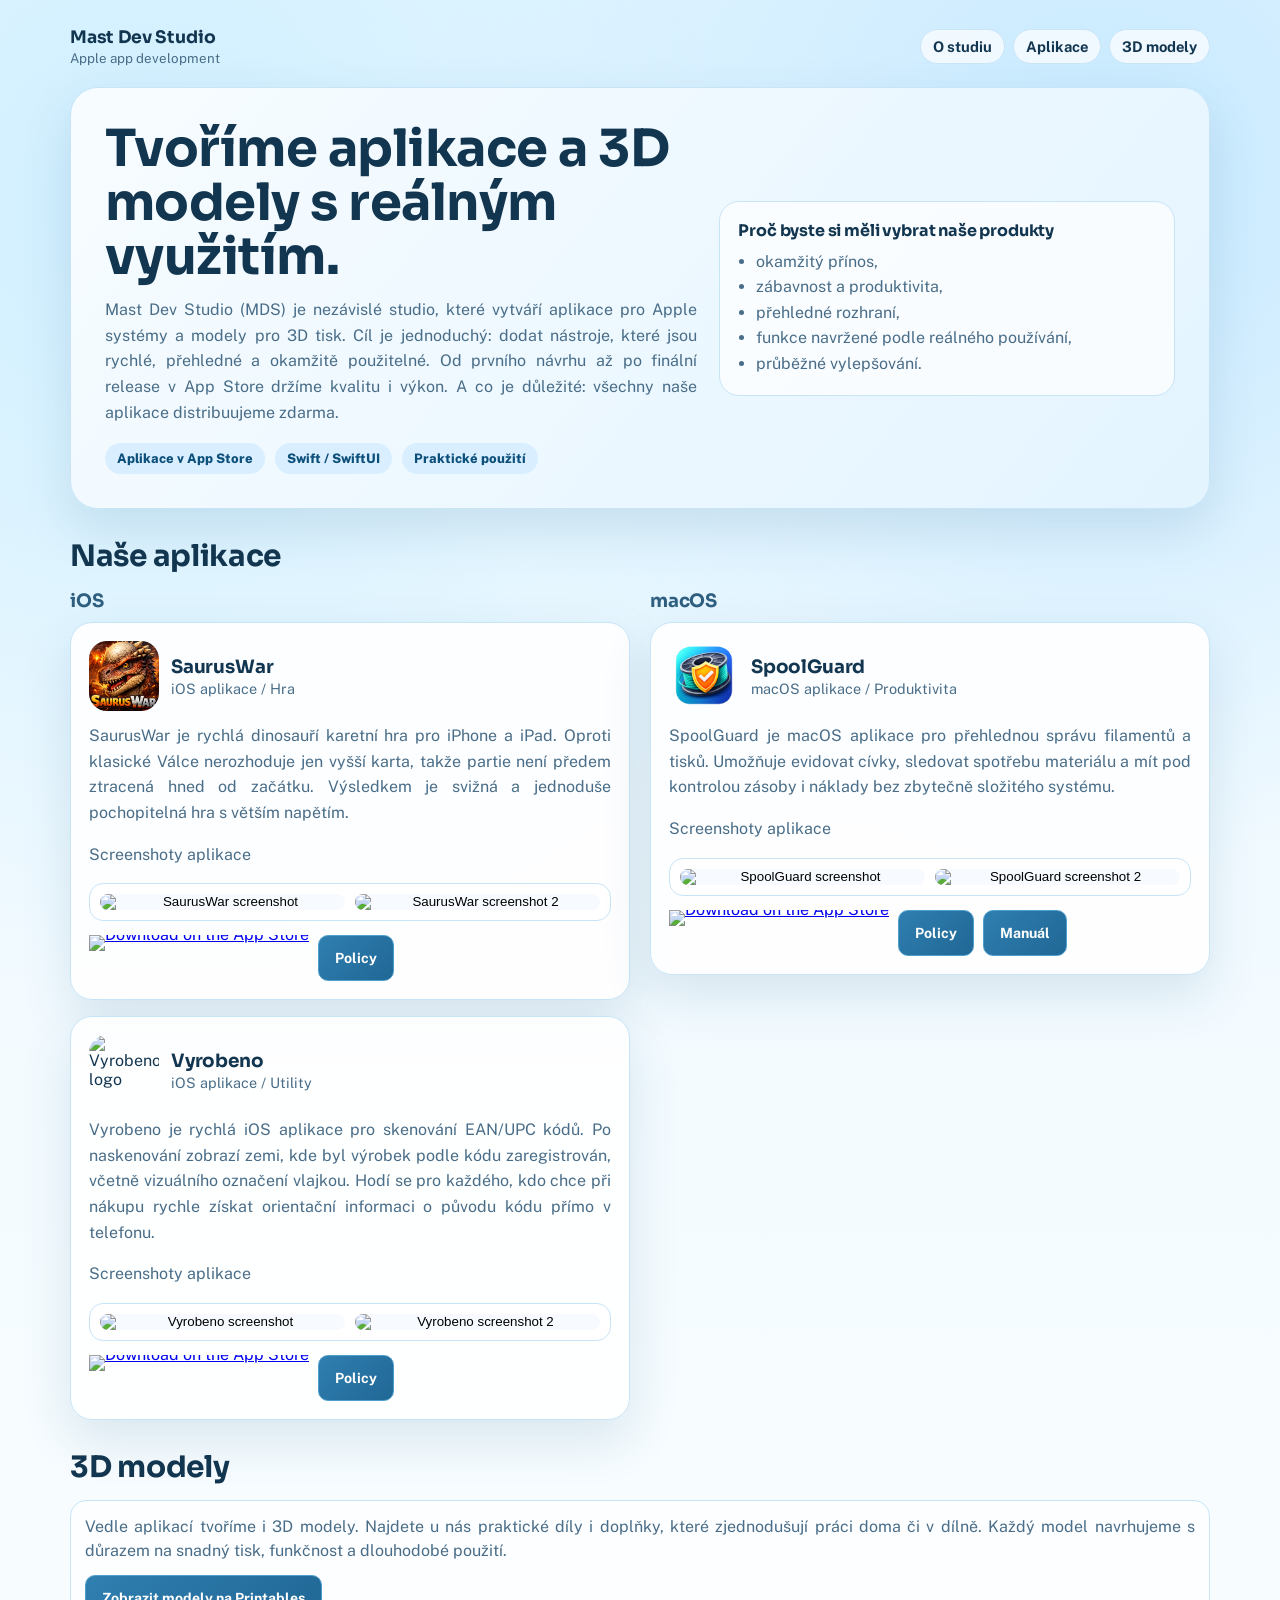
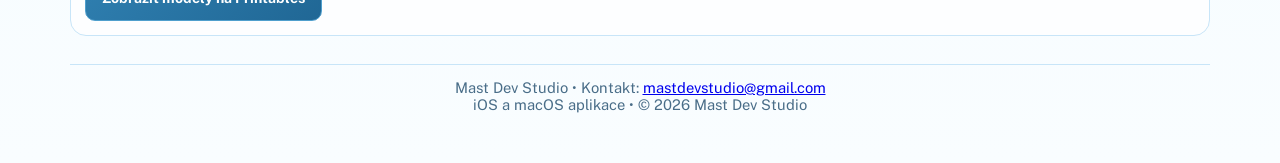
==== commit 5abcd4bd: "Add files via upload" ====
--- a/index.html
+++ b/index.html
@@ -116,7 +116,7 @@
                 </button>
               </div>
               <div class="actions">
-                <a class="appstore-badge appstore-link pending" href="https://apps.apple.com/" target="_blank" rel="noopener noreferrer" aria-label="Stáhnout Vyrobeno v App Store">
+                <a class="appstore-badge appstore-link" href="https://apps.apple.com/app/vyrobeno/id6761605755" target="_blank" rel="noopener noreferrer" aria-label="Stáhnout Vyrobeno v App Store">
                   <img src="https://tools.applemediaservices.com/api/badges/download-on-the-app-store/black/cs-cz?size=250x83" alt="Download on the App Store">
                 </a>
                 <a class="btn store-link" href="privacy-vyrobeno.html">Policy</a>
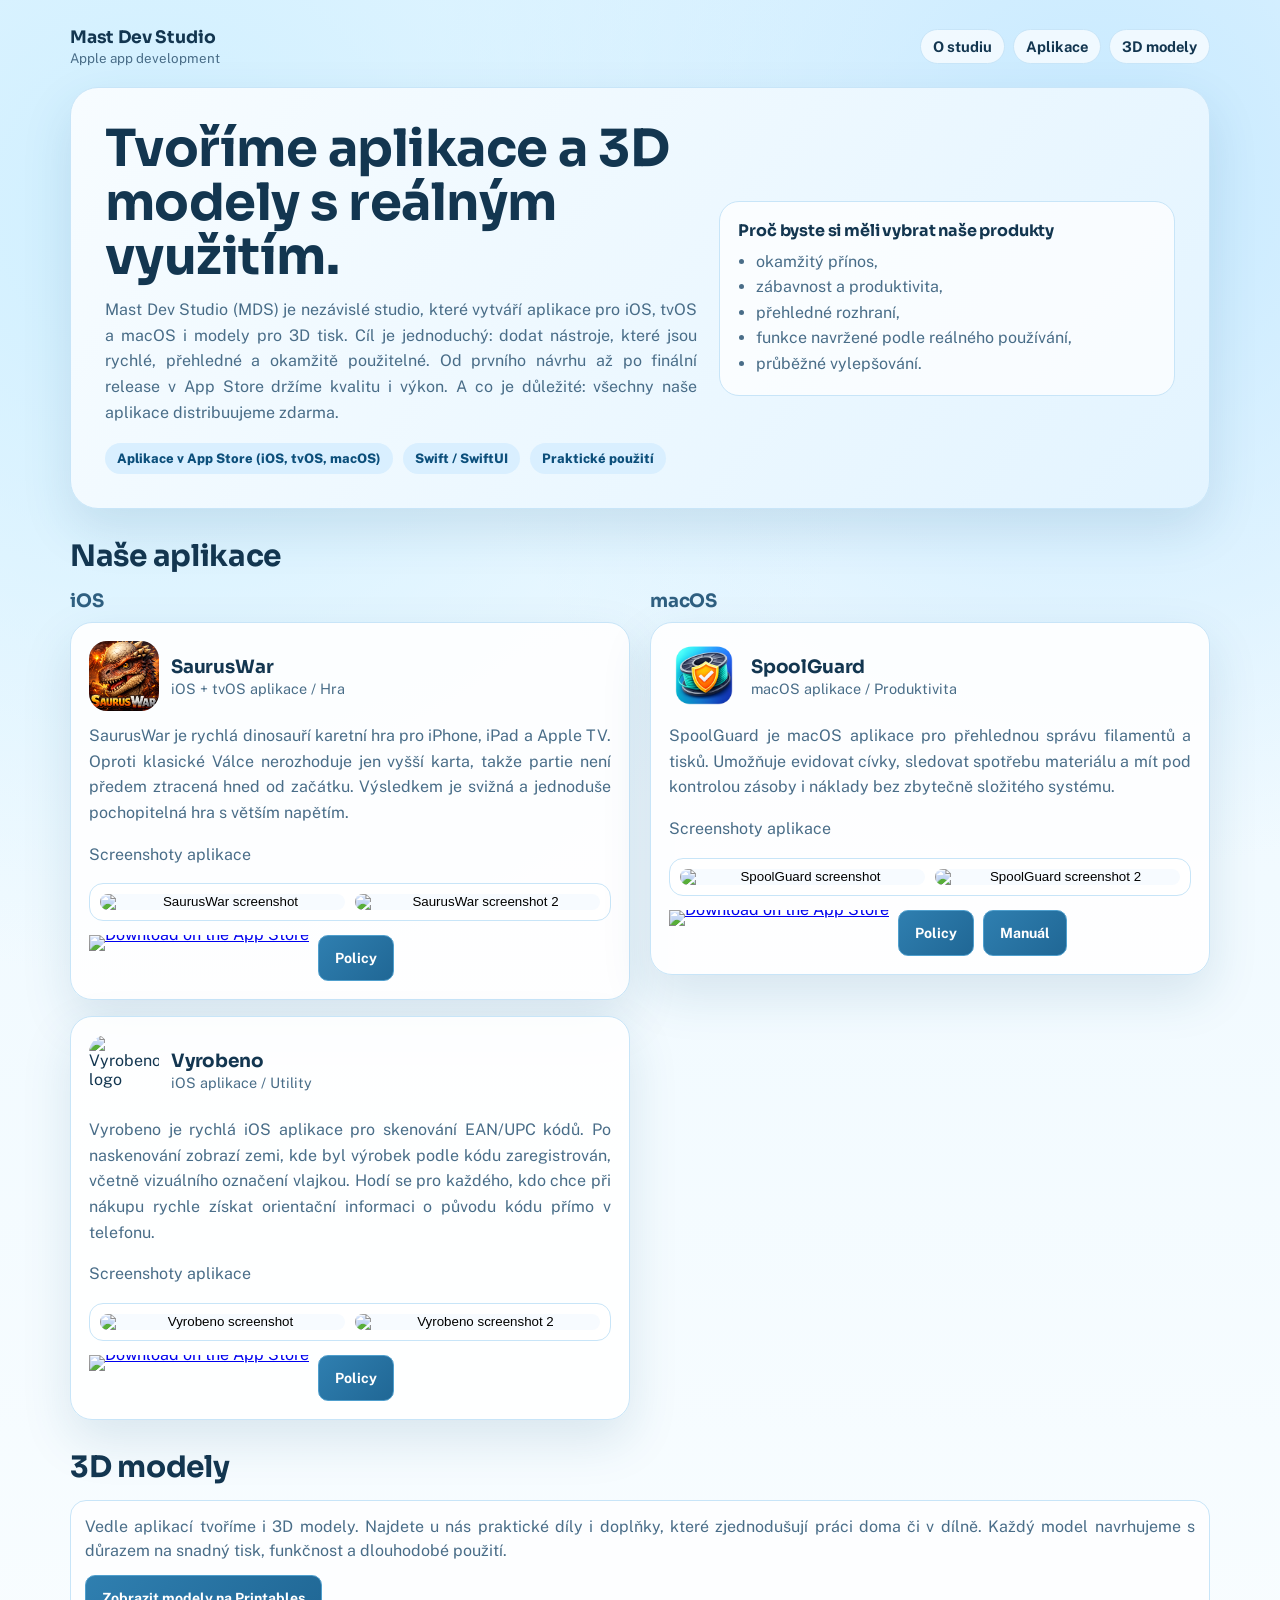
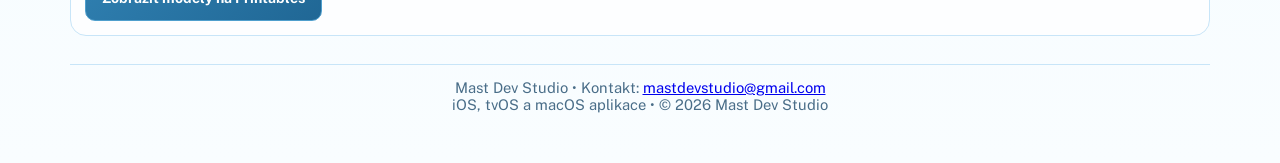
==== commit e1efec0b: "Add files via upload" ====
--- a/index.html
+++ b/index.html
@@ -4,7 +4,7 @@
   <meta charset="utf-8">
   <meta name="viewport" content="width=device-width, initial-scale=1">
   <title>Mast Dev Studio | Aplikace a 3D modely pro Apple</title>
-  <meta name="description" content="Mast Dev Studio přináší zdarma aplikace pro iOS a macOS i praktické 3D modely pro každodenní použití.">
+  <meta name="description" content="Mast Dev Studio přináší zdarma aplikace pro iOS, tvOS a macOS i praktické 3D modely pro každodenní použití.">
   <link rel="preconnect" href="https://fonts.googleapis.com">
   <link rel="preconnect" href="https://fonts.gstatic.com" crossorigin>
   <link href="https://fonts.googleapis.com/css2?family=Public+Sans:wght@400;600;700;800&family=Sora:wght@500;700;800&display=swap" rel="stylesheet">
@@ -30,13 +30,13 @@
       <div>
         <h1>Tvoříme aplikace a 3D modely s reálným využitím.</h1>
         <p>
-          Mast Dev Studio (MDS) je nezávislé studio, které vytváří aplikace pro Apple systémy a modely pro 3D tisk.
+          Mast Dev Studio (MDS) je nezávislé studio, které vytváří aplikace pro iOS, tvOS a macOS i modely pro 3D tisk.
           Cíl je jednoduchý: dodat nástroje, které jsou rychlé, přehledné a okamžitě použitelné.
           Od prvního návrhu až po finální release v App Store držíme kvalitu i výkon.
           A co je důležité: všechny naše aplikace distribuujeme zdarma.
         </p>
         <div class="badges">
-          <span>Aplikace v App Store</span>
+          <span>Aplikace v App Store (iOS, tvOS, macOS)</span>
           <span>Swift / SwiftUI</span>
           <span>Praktické použití</span>
         </div>
@@ -66,11 +66,11 @@
                 </span>
                 <div>
                   <h3>SaurusWar</h3>
-                  <div class="platform">iOS aplikace / Hra</div>
+                  <div class="platform">iOS + tvOS aplikace / Hra</div>
                 </div>
               </div>
               <p>
-                SaurusWar je rychlá dinosauří karetní hra pro iPhone a iPad. Oproti klasické Válce nerozhoduje jen vyšší karta, takže
+                SaurusWar je rychlá dinosauří karetní hra pro iPhone, iPad a Apple TV. Oproti klasické Válce nerozhoduje jen vyšší karta, takže
 		partie není předem ztracená hned od začátku. Výsledkem je svižná a jednoduše pochopitelná hra s větším napětím.
               </p>
               <p class="screens-label">Screenshoty aplikace</p>
@@ -183,7 +183,7 @@
 
     <footer>
       Mast Dev Studio • Kontakt: <a href="mailto:mastdevstudio@gmail.com">mastdevstudio@gmail.com</a><br>
-      iOS a macOS aplikace • © 2026 Mast Dev Studio
+      iOS, tvOS a macOS aplikace • © 2026 Mast Dev Studio
     </footer>
   </main>
 
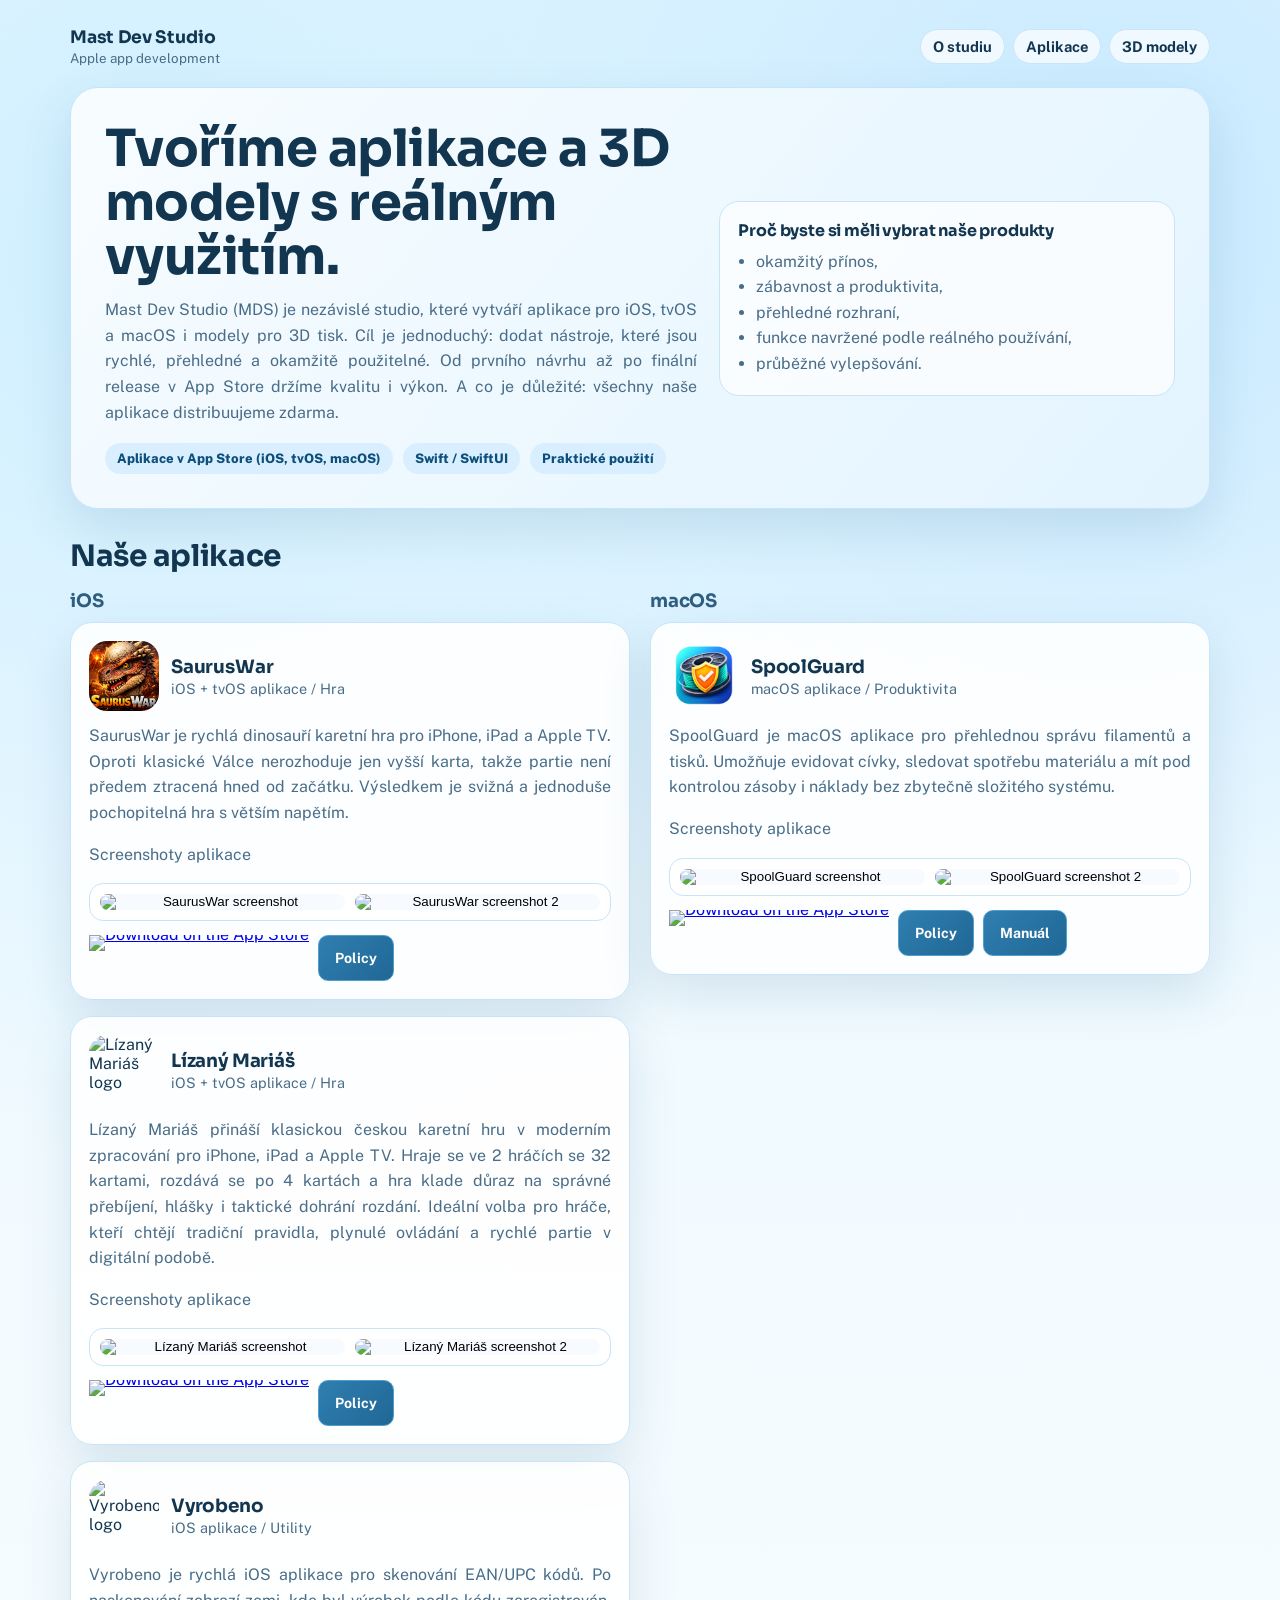
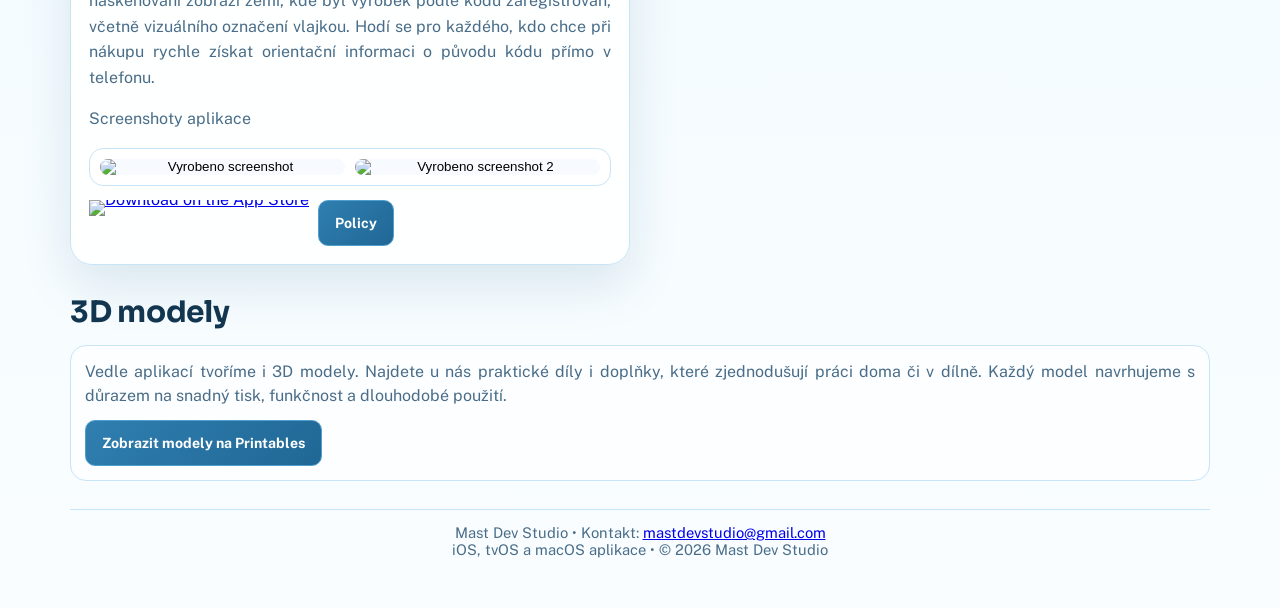
==== commit 16c8232e: "Add files via upload" ====
--- a/index.html
+++ b/index.html
@@ -93,6 +93,40 @@
             <article class="app">
               <div class="app-head">
                 <span class="app-icon">
+                  <img src="assets/lizany-marias-icon.png" alt="Lízaný Mariáš logo">
+                </span>
+                <div>
+                  <h3>Lízaný Mariáš</h3>
+                  <div class="platform">iOS + tvOS aplikace / Hra</div>
+                </div>
+              </div>
+              <p>
+                Lízaný Mariáš přináší klasickou českou karetní hru v moderním zpracování
+                pro iPhone, iPad a Apple TV. Hraje se ve 2 hráčích se 32 kartami, rozdává se
+                po 4 kartách a hra klade důraz na správné přebíjení, hlášky i taktické dohrání
+                rozdání. Ideální volba pro hráče, kteří chtějí tradiční pravidla, plynulé ovládání
+                a rychlé partie v digitální podobě.
+              </p>
+              <p class="screens-label">Screenshoty aplikace</p>
+              <div class="app-screens">
+                <button class="app-screen-trigger" type="button" data-gallery="lizany-marias" data-fullsrc="assets/lizany-marias-screen.jpg" data-alt="Lízaný Mariáš screenshot">
+                  <img class="app-screen" src="assets/lizany-marias-screen.jpg" alt="Lízaný Mariáš screenshot">
+                </button>
+                <button class="app-screen-trigger" type="button" data-gallery="lizany-marias" data-fullsrc="assets/lizany-marias-screen-2.jpg" data-alt="Lízaný Mariáš screenshot 2">
+                  <img class="app-screen" src="assets/lizany-marias-screen-2.jpg" alt="Lízaný Mariáš screenshot 2">
+                </button>
+              </div>
+              <div class="actions">
+                <a class="appstore-badge appstore-link" href="https://apps.apple.com/app/l%C3%ADzan%C3%BD-mari%C3%A1%C5%A1/id6762545320" target="_blank" rel="noopener noreferrer" aria-label="Stáhnout Lízaný Mariáš v App Store">
+                  <img src="https://tools.applemediaservices.com/api/badges/download-on-the-app-store/black/cs-cz?size=250x83" alt="Download on the App Store">
+                </a>
+                <a class="btn store-link" href="privacy-lizany-marias.html">Policy</a>
+              </div>
+            </article>
+
+            <article class="app">
+              <div class="app-head">
+                <span class="app-icon">
                   <img src="assets/vyrobeno-icon.png" alt="Vyrobeno logo">
                 </span>
                 <div>
